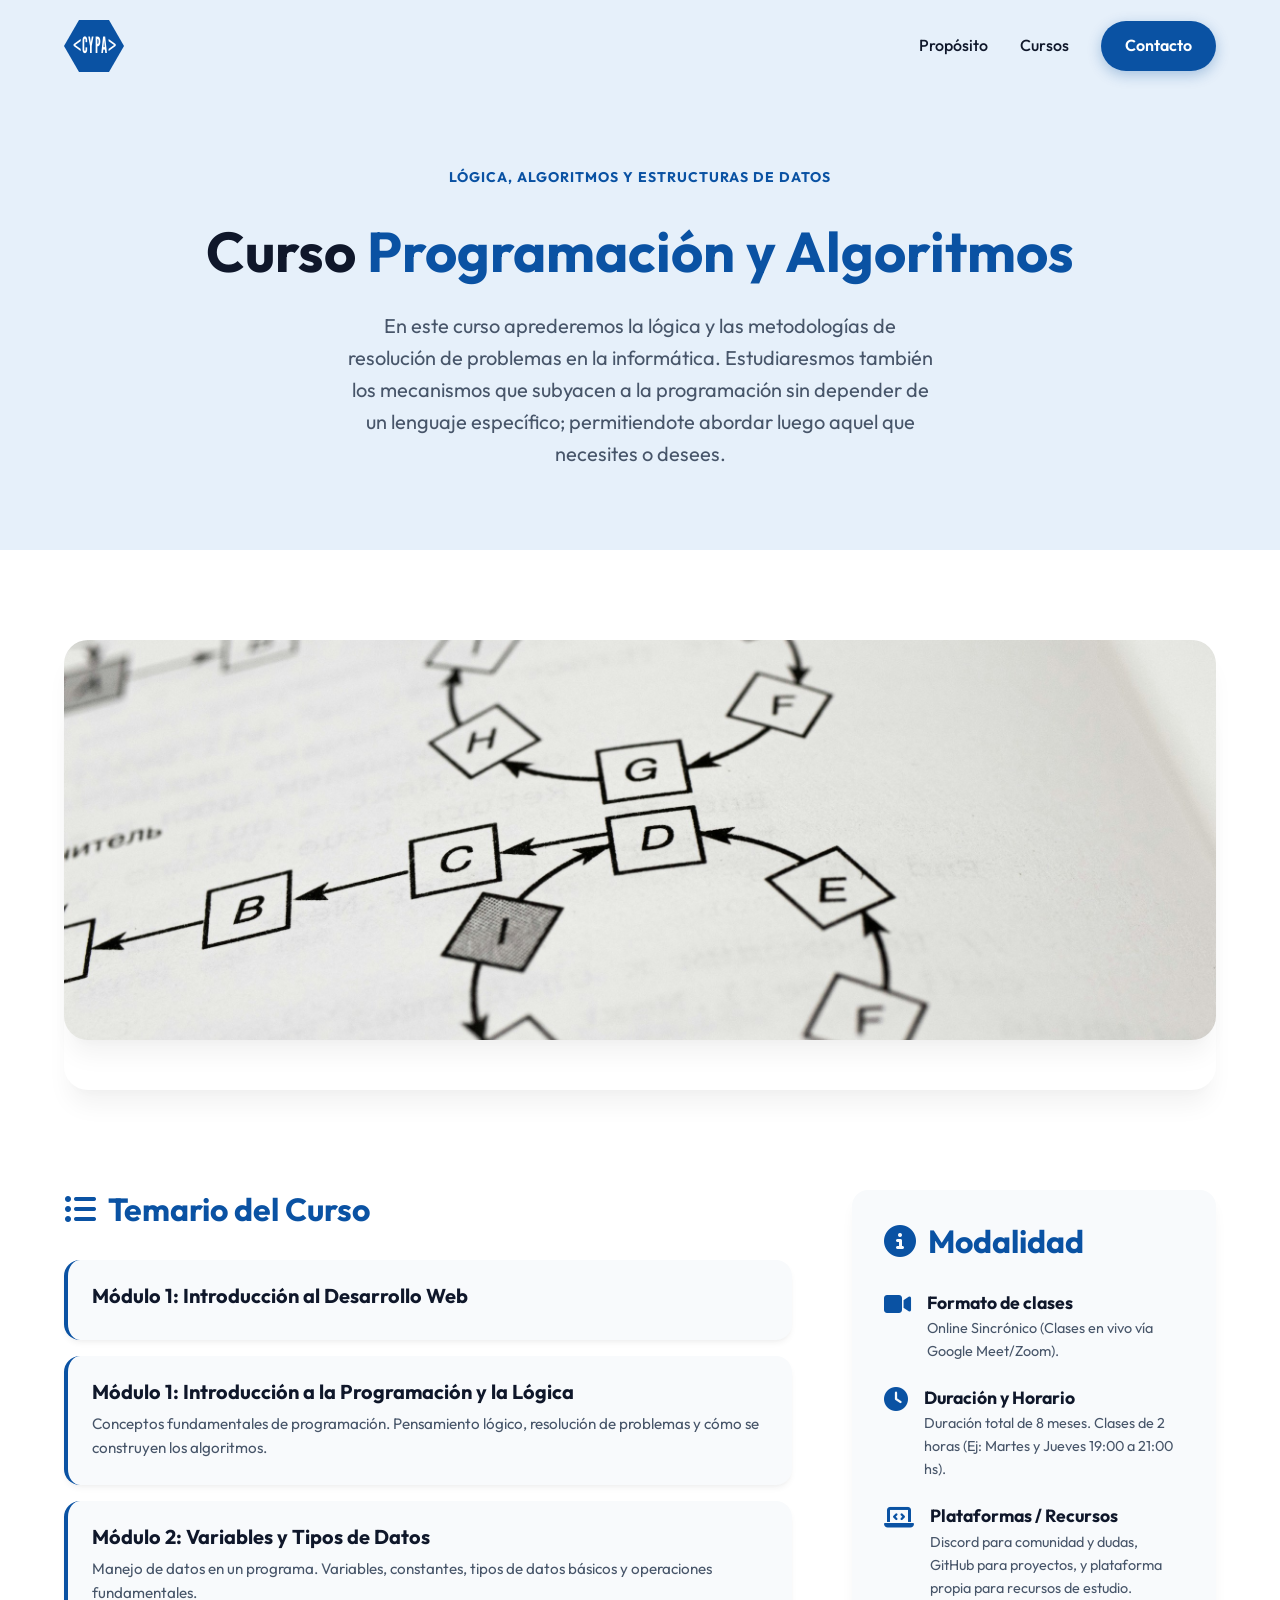
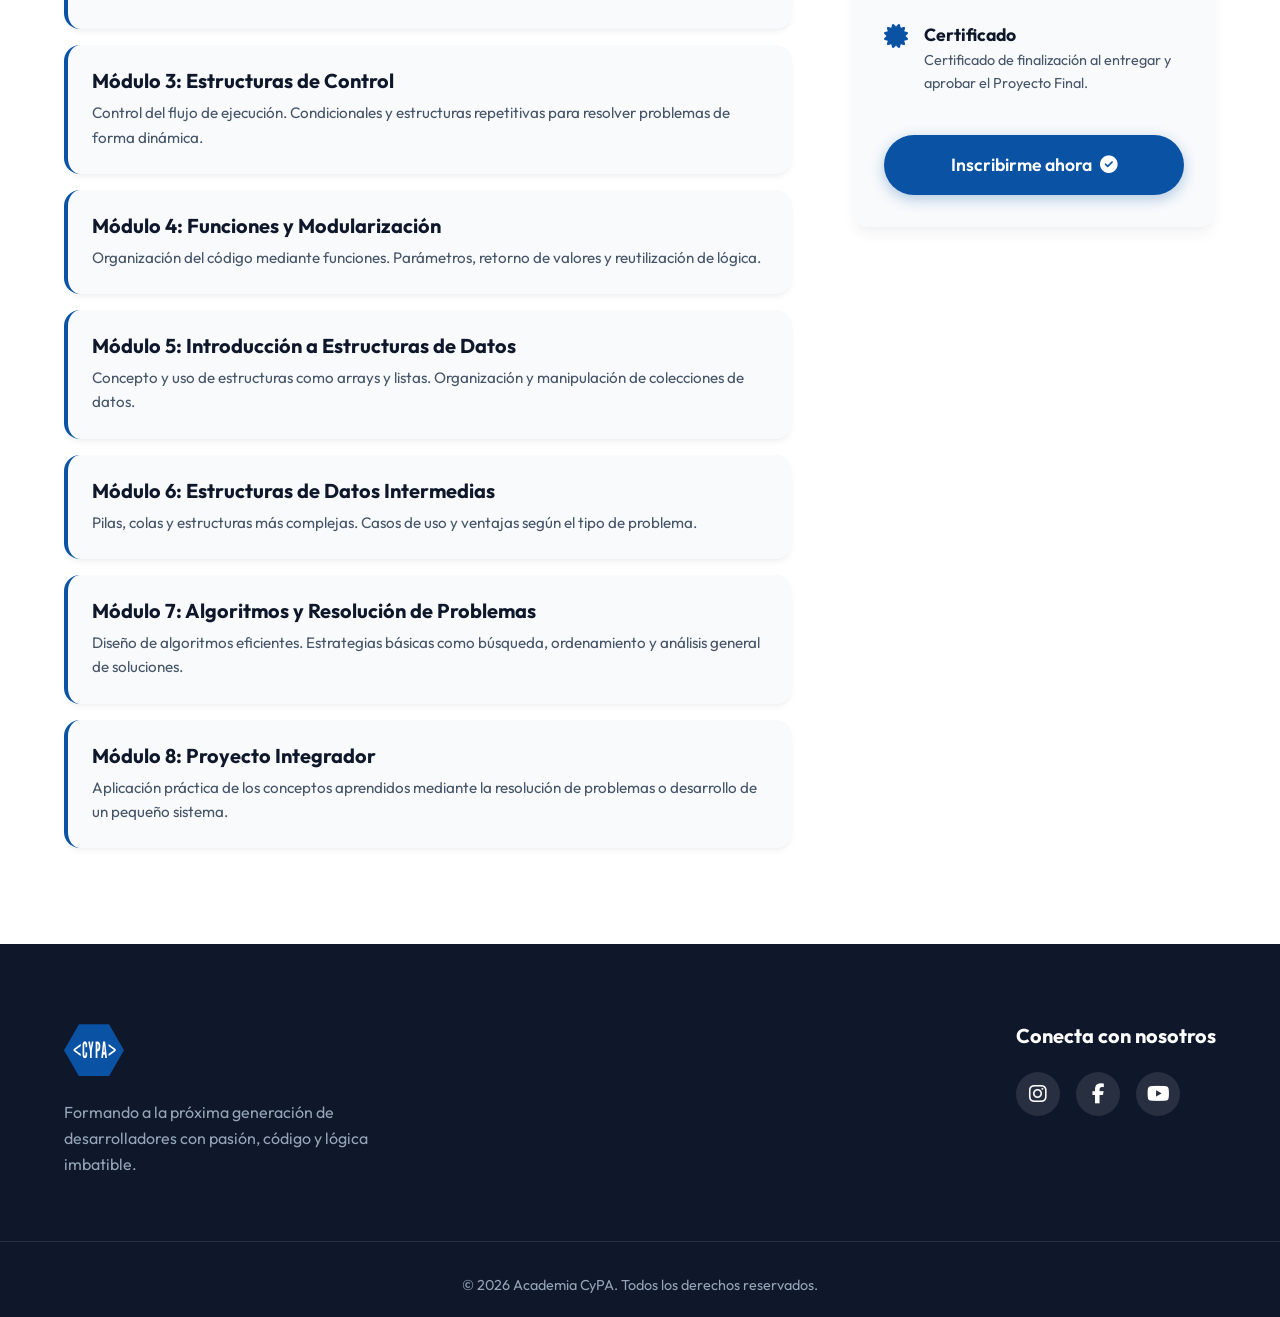
==== curso-algoritmos.html @ 37ca28cb "Primer commit Primera version de la web." ====
<!DOCTYPE html>
<html lang="es">
<head>
    <meta charset="UTF-8">
    <meta name="viewport" content="width=device-width, initial-scale=1.0">
    <title>Curso Algoritmos | Academia CyPA</title>
    <meta name="description" content="Curso completo de Python en Academia CyPA. Aprende desde las bases hasta aplicaciones avanzadas.">
    <link rel="preconnect" href="https://fonts.googleapis.com">
    <link rel="preconnect" href="https://fonts.gstatic.com" crossorigin>
    <link href="https://fonts.googleapis.com/css2?family=League+Gothic&family=Outfit:wght@300;400;500;600;700;800&display=swap" rel="stylesheet">
    <link rel="stylesheet" href="https://cdnjs.cloudflare.com/ajax/libs/font-awesome/6.4.0/css/all.min.css">
    <link rel="stylesheet" href="styles.css">
    <style>
        /* Estilos específicos para la página de curso */
        .curso-header {
            padding: 160px 0 80px;
            background-color: var(--cypa-blue-light);
            text-align: center;
        }
        
        .curso-header h1 {
            font-size: 3.5rem;
            margin-bottom: 24px;
        }

        .curso-hero-image {
            width: 100%;
            height: 400px;
            object-fit: cover;
            border-radius: var(--radius-lg);
            margin-bottom: 100px;
            position: relative;
            z-index: 10;
            box-shadow: var(--shadow-lg);
            background-color: var(--surface-color); /* Fallback si no hay imagen */
            display: flex;
            align-items: center;
            justify-content: center;
        }

        /* Contenedor del placeholder de imagen */
        .placeholder-image {
            color: var(--cypa-blue);
            font-size: 4rem;
            opacity: 0.5;
            display: flex;
            flex-direction: column;
            align-items: center;
            gap: 16px;
        }
        .placeholder-image span {
            font-size: 1.2rem;
            font-weight: 500;
        }

        .curso-content {
            padding: 140px 0 80px;
            background-color: var(--surface-color);
        }

        .curso-grid {
            display: grid;
            grid-template-columns: 2fr 1fr;
            gap: 60px;
        }

        .temario-section h2, .modalidad-section h2 {
            font-size: 2rem;
            margin-bottom: 32px;
            color: var(--cypa-blue);
            display: flex;
            align-items: center;
            gap: 12px;
        }

        .temario-list {
            list-style: none;
        }

        .temario-item {
            background-color: var(--bg-color);
            border-radius: var(--radius-md);
            padding: 24px;
            margin-bottom: 16px;
            box-shadow: var(--shadow-sm);
            border-left: 4px solid var(--cypa-blue);
        }

        .temario-item h3 {
            font-size: 1.25rem;
            margin-bottom: 8px;
        }

        .temario-item p {
            color: var(--text-secondary);
            font-size: 0.95rem;
        }

        .modalidad-card {
            background-color: var(--bg-color);
            border-radius: var(--radius-md);
            padding: 32px;
            box-shadow: var(--shadow-md);
            position: sticky;
            top: 100px;
        }

        .info-row {
            display: flex;
            align-items: flex-start;
            gap: 16px;
            margin-bottom: 24px;
        }

        .info-icon {
            color: var(--cypa-blue);
            font-size: 1.5rem;
            width: 32px;
            text-align: center;
        }

        .info-text h4 {
            margin-bottom: 4px;
            font-size: 1.1rem;
        }

        .info-text p {
            color: var(--text-secondary);
            font-size: 0.9rem;
        }

        .enroll-btn {
            width: 100%;
            margin-top: 16px;
            font-size: 1.1rem;
            padding: 16px;
        }

        /* Responsive */
        @media (max-width: 968px) {
            .curso-grid {
                grid-template-columns: 1fr;
            }
            .curso-hero-image {
                height: 300px;
            }
        }
    </style>
</head>
<body>
    <!-- Navbar -->
    <header class="navbar" id="navbar">
        <div class="container nav-content">
            <a href="index.html" class="logo">
                <div class="logo-hexagon small">
                    <span>&lt;CYPA&gt;</span>
                </div>
            </a>
            <nav class="nav-links" id="navLinks">
                <a href="index.html#proposito">Propósito</a>
                <a href="index.html#cursos">Cursos</a>
                <a href="index.html#contacto" class="btn btn-primary">Contacto</a>
            </nav>
            <button class="mobile-menu-btn" id="mobileMenuBtn" aria-label="Abrir menú">
                <i class="fas fa-bars"></i>
            </button>
        </div>
    </header>

    <!-- Curso Header -->
    <section class="curso-header">
        <div class="container">
            <div class="badge fade-in-up">Lógica, algoritmos y Estructuras de Datos</div>
            <h1 class="fade-in-up delay-1">Curso <span class="highlight">Programación y Algoritmos</span></h1>
            <p class="fade-in-up delay-2" style="font-size: 1.25rem; color: var(--text-secondary); max-width: 600px; margin: 0 auto;">En este curso aprederemos la lógica y las metodologías de resolución de problemas en la informática. Estudiaresmos también los mecanismos que subyacen a la programación sin depender de un lenguaje específico; permitiendote abordar luego aquel que necesites o desees.</p>

        </div>
    </section>

    <!-- Content Section -->
    <section class="curso-content">
        <div class="container">
            <!-- Imagen Hero -->
            <!-- Cuando tengas tu imagen, reemplaza el div "placeholder-image" con tu etiqueta <img> -->
            <!-- Ejemplo: <img src="media/curso-python.jpg" alt="Curso de Python" class="curso-hero-image fade-in-up delay-3"> -->
            <div class="curso-hero-image fade-in-up delay-3">
                <!-- <div class="placeholder-image">
                    <i class="fab fa-python"></i>
                    <span>Imagen representativa del curso (media/curso-python.jpg)</span>
                </div> -->
                <img src="media/curso-algoritmos.jpg" alt="Curso de Python" class="curso-hero-image fade-in-up delay-3">
            </div>

            <div class="curso-grid">
                <!-- Temario -->
                <div class="temario-section fade-in-up">
                    <h2><i class="fas fa-list-ul"></i> Temario del Curso</h2>
                    <ul class="temario-list">
                        <li class="temario-item">
                            <h3>Módulo 1: Introducción al Desarrollo Web</h3>
                            <p></p>
                        </li>
                        <li class="temario-item">
                            <h3>Módulo 1: Introducción a la Programación y la Lógica</h3>
                            <p>Conceptos fundamentales de programación. Pensamiento lógico, resolución de problemas y cómo se construyen los algoritmos.</p>
                        </li>
                        <li class="temario-item">
                            <h3>Módulo 2: Variables y Tipos de Datos</h3>
                            <p>Manejo de datos en un programa. Variables, constantes, tipos de datos básicos y operaciones fundamentales.</p>
                        </li>
                        <li class="temario-item">
                            <h3>Módulo 3: Estructuras de Control</h3>
                            <p>Control del flujo de ejecución. Condicionales y estructuras repetitivas para resolver problemas de forma dinámica.</p>
                        </li>                                                                        
                        <li class="temario-item">
                            <h3>Módulo 4: Funciones y Modularización</h3>
                            <p>Organización del código mediante funciones. Parámetros, retorno de valores y reutilización de lógica.</p>
                        </li>
                        <li class="temario-item">
                            <h3>Módulo 5: Introducción a Estructuras de Datos</h3>
                            <p>Concepto y uso de estructuras como arrays y listas. Organización y manipulación de colecciones de datos.</p>
                        </li>
                        <li class="temario-item">
                            <h3>Módulo 6: Estructuras de Datos Intermedias</h3>
                            <p>Pilas, colas y estructuras más complejas. Casos de uso y ventajas según el tipo de problema.</p>
                        </li>
                        <li class="temario-item">
                            <h3>Módulo 7: Algoritmos y Resolución de Problemas</h3>
                            <p>Diseño de algoritmos eficientes. Estrategias básicas como búsqueda, ordenamiento y análisis general de soluciones.</p>
                        </li>   
                        <li class="temario-item">
                            <h3>Módulo 8: Proyecto Integrador</h3>
                            <p>Aplicación práctica de los conceptos aprendidos mediante la resolución de problemas o desarrollo de un pequeño sistema.</p>
                        </li>                                                                                                              
                    </ul>
                </div>

                <!-- Modalidad -->
                <div class="modalidad-section fade-in-up delay-2">
                    <div class="modalidad-card">
                        <h2><i class="fas fa-info-circle"></i> Modalidad</h2>
                        
                        <div class="info-row">
                            <i class="fas fa-video info-icon"></i>
                            <div class="info-text">
                                <h4>Formato de clases</h4>
                                <p>Online Sincrónico (Clases en vivo vía Google Meet/Zoom).</p>
                            </div>
                        </div>

                        <div class="info-row">
                            <i class="fas fa-clock info-icon"></i>
                            <div class="info-text">
                                <h4>Duración y Horario</h4>
                                <p>Duración total de 8 meses. Clases de 2 horas (Ej: Martes y Jueves 19:00 a 21:00 hs).</p>
                            </div>
                        </div>

                        <div class="info-row">
                            <i class="fas fa-laptop-code info-icon"></i>
                            <div class="info-text">
                                <h4>Plataformas / Recursos</h4>
                                <p>Discord para comunidad y dudas, GitHub para proyectos, y plataforma propia para recursos de estudio.</p>
                            </div>
                        </div>

                        <div class="info-row">
                            <i class="fas fa-certificate info-icon"></i>
                            <div class="info-text">
                                <h4>Certificado</h4>
                                <p>Certificado de finalización al entregar y aprobar el Proyecto Final.</p>
                            </div>
                        </div>

                        <a href="#contacto" class="btn btn-primary enroll-btn">Inscribirme ahora <i class="fas fa-check-circle"></i></a>
                    </div>
                </div>
            </div>
        </div>
    </section>

    <!-- Footer Start -->
    <footer id="contacto" class="footer" style="margin-top: 0;">
        <div class="container footer-content">
            <div class="footer-brand">
                <div class="logo-hexagon small">
                    <span>&lt;CYPA&gt;</span>
                </div>
                <p>Formando a la próxima generación de desarrolladores con pasión, código y lógica imbatible.</p>
            </div>
            
            <div class="footer-socials">
                <h4>Conecta con nosotros</h4>
                <div class="social-links">
                    <a href="#" class="social-btn" aria-label="Instagram"><i class="fab fa-instagram"></i></a>
                    <a href="#" class="social-btn" aria-label="Facebook"><i class="fab fa-facebook-f"></i></a>
                    <a href="#" class="social-btn" aria-label="YouTube"><i class="fab fa-youtube"></i></a>
                </div>
            </div>
        </div>
        <div class="footer-bottom">
            <p>&copy; 2026 Academia CyPA. Todos los derechos reservados.</p>
        </div>
    </footer>

    <script src="script.js"></script>
</body>
</html>
---- styles.css ----
/* 
  Estilos principales de Academia CyPA
  Esquema de color basado en logo Azul (#004aa8 aprox)
*/

:root {
  /* Colors */
  --cypa-blue: #0A52A3; /* Color principal extraído del logo */
  --cypa-blue-dark: #053b7a;
  --cypa-blue-light: #e6f0fa;
  --cypa-accent: #3b82f6;
  
  --bg-color: #f8fafc;
  --surface-color: #ffffff;
  
  --text-primary: #0f172a;
  --text-secondary: #475569;
  --text-light: #94a3b8;
  
  /* Radii */
  --radius-sm: 8px;
  --radius-md: 16px;
  --radius-lg: 24px;
  
  /* Shadows */
  --shadow-sm: 0 4px 6px -1px rgba(0, 0, 0, 0.05), 0 2px 4px -1px rgba(0, 0, 0, 0.03);
  --shadow-md: 0 10px 15px -3px rgba(0, 0, 0, 0.05), 0 4px 6px -2px rgba(0, 0, 0, 0.025);
  --shadow-lg: 0 20px 25px -5px rgba(0, 0, 0, 0.05), 0 10px 10px -5px rgba(0, 0, 0, 0.02);
  --shadow-glow: 0 0 25px rgba(10, 82, 163, 0.15);
  
  /* Transitions */
  --transition-fast: 0.2s ease;
  --transition-normal: 0.3s cubic-bezier(0.4, 0, 0.2, 1);
  --transition-slow: 0.5s cubic-bezier(0.4, 0, 0.2, 1);
}

/* Reset & Base */
* {
  margin: 0;
  padding: 0;
  box-sizing: border-box;
}

html {
  scroll-behavior: smooth;
}

body {
  font-family: 'Outfit', sans-serif;
  background-color: var(--bg-color);
  color: var(--text-primary);
  line-height: 1.6;
  overflow-x: hidden;
}

.container {
  width: 100%;
  max-width: 1200px;
  margin: 0 auto;
  padding: 0 24px;
}

/* Typography */
h1, h2, h3, h4 {
  font-weight: 700;
  line-height: 1.2;
  color: var(--text-primary);
}

.highlight {
  color: var(--cypa-blue);
  position: relative;
  display: inline-block;
}

.highlight::after {
  content: '';
  position: absolute;
  bottom: 2px;
  left: 0;
  width: 100%;
  height: 8px;
  background-color: var(--cypa-blue-light);
  z-index: -1;
  border-radius: 4px;
}

/* Buttons */
.btn {
  display: inline-flex;
  align-items: center;
  justify-content: center;
  gap: 8px;
  padding: 12px 24px;
  border-radius: 50px;
  font-weight: 600;
  text-decoration: none;
  transition: var(--transition-normal);
  cursor: pointer;
  border: none;
}

.btn-primary {
  background-color: var(--cypa-blue);
  color: white;
  box-shadow: 0 4px 14px rgba(10, 82, 163, 0.3);
}

.btn-primary:hover {
  background-color: var(--cypa-blue-dark);
  transform: translateY(-2px);
  box-shadow: 0 6px 20px rgba(10, 82, 163, 0.4);
}

.btn-lg {
  padding: 16px 32px;
  font-size: 1.1rem;
}

/* Logo CSS Shape (Hexagon) */
.logo-hexagon {
  background-color: var(--cypa-blue);
  width: 50px;
  height: 44px;
  position: relative;
  display: flex;
  align-items: center;
  justify-content: center;
  clip-path: polygon(25% 0%, 75% 0%, 100% 50%, 75% 100%, 25% 100%, 0% 50%);
  color: white;
  font-family: 'League Gothic', sans-serif;
  font-weight: normal;
  font-size: 20px; /* League Gothic suele verse más pequeña que Impact */
  letter-spacing: 0.5px;
  transition: var(--transition-normal);
}

.logo-hexagon span {
  position: relative;
  z-index: 2;
  transform: scaleY(1.4); /* Estira la fuente verticalmente */
  display: inline-block; /* Necesario para que funcione el transform */
}

.logo-hexagon.small {
  width: 60px;
  height: 52px;
  font-size: 16px;
}

.logo:hover .logo-hexagon {
  transform: scale(1.05) rotate(5deg);
}

/* Navbar */
.navbar {
  position: fixed;
  top: 0;
  left: 0;
  width: 100%;
  padding: 20px 0;
  z-index: 1000;
  transition: var(--transition-normal);
  background: transparent;
}

.navbar.scrolled {
  background: rgba(255, 255, 255, 0.9);
  backdrop-filter: blur(10px);
  padding: 12px 0;
  box-shadow: var(--shadow-sm);
}

.nav-content {
  display: flex;
  justify-content: space-between;
  align-items: center;
}

.logo {
  text-decoration: none;
}

.nav-links {
  display: flex;
  align-items: center;
  gap: 32px;
}

.nav-links a:not(.btn) {
  text-decoration: none;
  color: var(--text-primary);
  font-weight: 500;
  font-size: 1rem;
  transition: var(--transition-fast);
  position: relative;
}

.nav-links a:not(.btn):hover {
  color: var(--cypa-blue);
}

.nav-links a:not(.btn)::after {
  content: '';
  position: absolute;
  width: 0;
  height: 2px;
  bottom: -4px;
  left: 0;
  background-color: var(--cypa-blue);
  transition: var(--transition-normal);
}

.nav-links a:not(.btn):hover::after {
  width: 100%;
}

.mobile-menu-btn {
  display: none;
  background: none;
  border: none;
  font-size: 24px;
  color: var(--text-primary);
  cursor: pointer;
}

/* Hero Section */
.hero {
  position: relative;
  padding: 160px 0 100px;
  min-height: 100vh;
  display: flex;
  align-items: center;
  overflow: hidden;
}

.hero-bg-shapes {
  position: absolute;
  top: 0;
  left: 0;
  width: 100%;
  height: 100%;
  z-index: -1;
  overflow: hidden;
}

.shape {
  position: absolute;
  border-radius: 50%;
  filter: blur(80px);
  opacity: 0.5;
  z-index: -1;
}

.shape-1 {
  width: 500px;
  height: 500px;
  background: var(--cypa-blue-light);
  top: -100px;
  right: -100px;
}

.shape-2 {
  width: 400px;
  height: 400px;
  background: rgba(59, 130, 246, 0.1);
  bottom: -50px;
  left: -150px;
}

.hero-content {
  display: grid;
  grid-template-columns: 1fr 1fr;
  gap: 60px;
  align-items: center;
}

.badge {
  display: inline-block;
  padding: 6px 16px;
  background: var(--cypa-blue-light);
  color: var(--cypa-blue);
  border-radius: 20px;
  font-size: 0.875rem;
  font-weight: 700;
  letter-spacing: 1px;
  text-transform: uppercase;
  margin-bottom: 24px;
}

.hero-text h1 {
  font-size: 4rem;
  margin-bottom: 24px;
  letter-spacing: -1px;
}

.hero-text p {
  font-size: 1.25rem;
  color: var(--text-secondary);
  margin-bottom: 40px;
  max-width: 540px;
}

.brand-text {
  color: var(--cypa-blue);
}

/* Code Window (Hero Visual) */
.code-window {
  background: #1e1e1e;
  border-radius: var(--radius-md);
  box-shadow: var(--shadow-lg), var(--shadow-glow);
  overflow: hidden;
  transform: perspective(1000px) rotateY(-5deg) rotateX(5deg);
  transition: var(--transition-slow);
  border: 1px solid rgba(255,255,255,0.1);
}

.code-window:hover {
  transform: perspective(1000px) rotateY(0deg) rotateX(0deg);
  box-shadow: var(--shadow-lg), 0 0 40px rgba(10, 82, 163, 0.3);
}

.window-header {
  background: #2d2d2d;
  padding: 12px 16px;
  display: flex;
  align-items: center;
  gap: 8px;
  border-bottom: 1px solid #3d3d3d;
}

.dot {
  width: 12px;
  height: 12px;
  border-radius: 50%;
}

.dot.red { background: #ff5f56; }
.dot.yellow { background: #ffbd2e; }
.dot.green { background: #27c93f; }

.window-title {
  color: #8c8c8c;
  font-size: 0.8rem;
  font-family: monospace;
  margin-left: auto;
  margin-right: auto;
  transform: translateX(-24px); /* exact dead center fix */
}

.window-body {
  padding: 24px;
  overflow-x: auto;
}

.window-body pre {
  margin: 0;
  font-family: 'Fira Code', 'Courier New', Courier, monospace;
  font-size: 0.95rem;
  line-height: 1.5;
  color: #d4d4d4;
}

/* Syntax Highlighting Fake */
.keyword { color: #569cd6; }
.class { color: #4ec9b0; }
.method { color: #dcdcaa; }
.variable { color: #9cdcfe; }
.string { color: #ce9178; }
.comment { color: #6a9955; font-style: italic; }

/* Cursos Section */
.seccion-cursos {
  padding: 120px 0;
  background-color: var(--surface-color);
  position: relative;
}

.section-header {
  text-align: center;
  max-width: 600px;
  margin: 0 auto 64px;
}

.section-header h2 {
  font-size: 2.5rem;
  margin-bottom: 16px;
}

.section-header p {
  color: var(--text-secondary);
  font-size: 1.1rem;
}

.cards-grid {
  display: grid;
  grid-template-columns: repeat(auto-fit, minmax(320px, 1fr));
  gap: 32px;
}

.curso-card {
  position: relative;
  background: var(--surface-color);
  border-radius: var(--radius-lg);
  padding: 40px 32px;
  border: 1px solid rgba(0,0,0,0.05);
  box-shadow: var(--shadow-sm);
  transition: var(--transition-normal);
  z-index: 1;
  overflow: hidden;
  display: flex;
  flex-direction: column;
}

.curso-card:hover {
  transform: translateY(-8px);
  box-shadow: var(--shadow-lg);
  border-color: rgba(10, 82, 163, 0.1);
}

.card-glow {
  position: absolute;
  top: 0;
  left: 0;
  width: 100%;
  height: 100%;
  background: radial-gradient(circle at top right, rgba(10, 82, 163, 0.05), transparent 60%);
  z-index: -1;
  opacity: 0;
  transition: var(--transition-normal);
}

.curso-card:hover .card-glow {
  opacity: 1;
}

.card-icon {
  width: 64px;
  height: 64px;
  border-radius: var(--radius-md);
  display: flex;
  align-items: center;
  justify-content: center;
  font-size: 32px;
  margin-bottom: 24px;
  transition: var(--transition-normal);
}

.python-icon { background-color: #f0f7ff; color: #3b82f6; }
.web-icon { background-color: #fdf4ff; color: #d946ef; }
.algo-icon { background-color: #f0fdf4; color: #22c55e; }

.curso-card:hover .card-icon {
  transform: scale(1.1) rotate(5deg);
}

.card-content h3 {
  font-size: 1.5rem;
  margin-bottom: 16px;
}

.card-content p {
  color: var(--text-secondary);
  margin-bottom: 32px;
  flex-grow: 1;
}

.card-link {
  display: inline-flex;
  align-items: center;
  gap: 8px;
  color: var(--cypa-blue);
  font-weight: 600;
  text-decoration: none;
  font-size: 1rem;
  transition: var(--transition-fast);
  margin-top: auto;
}

.card-link:hover {
  color: var(--cypa-blue-dark);
  gap: 12px;
}

/* Footer Section */
.footer {
  background-color: var(--text-primary);
  color: white;
  padding: 80px 0 20px;
}

.footer-content {
  display: grid;
  grid-template-columns: 1fr auto;
  gap: 64px;
  margin-bottom: 64px;
}

.footer-brand p {
  color: var(--text-light);
  margin-top: 24px;
  max-width: 320px;
}

.footer-socials h4 {
  color: white;
  margin-bottom: 24px;
  font-size: 1.25rem;
}

.social-links {
  display: flex;
  gap: 16px;
}

.social-btn {
  width: 44px;
  height: 44px;
  border-radius: 50%;
  background-color: rgba(255,255,255,0.1);
  color: white;
  display: flex;
  align-items: center;
  justify-content: center;
  font-size: 20px;
  text-decoration: none;
  transition: var(--transition-fast);
}

.social-btn:hover {
  background-color: var(--cypa-blue);
  transform: translateY(-4px);
}

.footer-bottom {
  text-align: center;
  padding-top: 32px;
  border-top: 1px solid rgba(255,255,255,0.1);
  color: var(--text-light);
  font-size: 0.9rem;
}

/* Animations */
.fade-in {
  animation: fadeIn 1s cubic-bezier(0.4, 0, 0.2, 1) forwards;
  opacity: 0;
}

.fade-in-up {
  animation: fadeInUp 1s cubic-bezier(0.4, 0, 0.2, 1) forwards;
  opacity: 0;
  transform: translateY(30px);
}

.delay-1 { animation-delay: 0.1s; }
.delay-2 { animation-delay: 0.2s; }
.delay-3 { animation-delay: 0.3s; }

@keyframes fadeIn {
  to { opacity: 1; }
}

@keyframes fadeInUp {
  to {
    opacity: 1;
    transform: translateY(0);
  }
}

/* Responsive */
@media (max-width: 968px) {
  .hero-content {
    grid-template-columns: 1fr;
    text-align: center;
  }
  
  .badge { margin: 0 auto 24px; }
  
  .hero-text p {
    margin: 0 auto 40px;
  }
  
  .hero-visual {
    margin-top: 40px;
    max-width: 600px;
    margin-inline: auto;
  }
  
  .code-window {
    transform: none;
  }
  .code-window:hover {
    transform: translateY(-10px);
  }
  
  .footer-content {
    grid-template-columns: 1fr;
    text-align: center;
    gap: 40px;
  }
  
  .footer-brand p {
    margin: 24px auto 0;
  }
  
  .social-links {
    justify-content: center;
  }
  
  .logo-hexagon.small {
    margin: 0 auto;
  }
}

@media (max-width: 768px) {
  .nav-links {
    position: fixed;
    top: 0;
    right: -100%;
    width: 280px;
    height: 100vh;
    background-color: var(--surface-color);
    flex-direction: column;
    justify-content: center;
    box-shadow: -10px 0 20px rgba(0,0,0,0.05);
    transition: var(--transition-normal);
    z-index: 999;
  }
  
  .nav-links.active {
    right: 0;
  }
  
  .mobile-menu-btn {
    display: block;
    z-index: 1000;
  }
  
  .hero-text h1 {
    font-size: 3rem;
  }
}
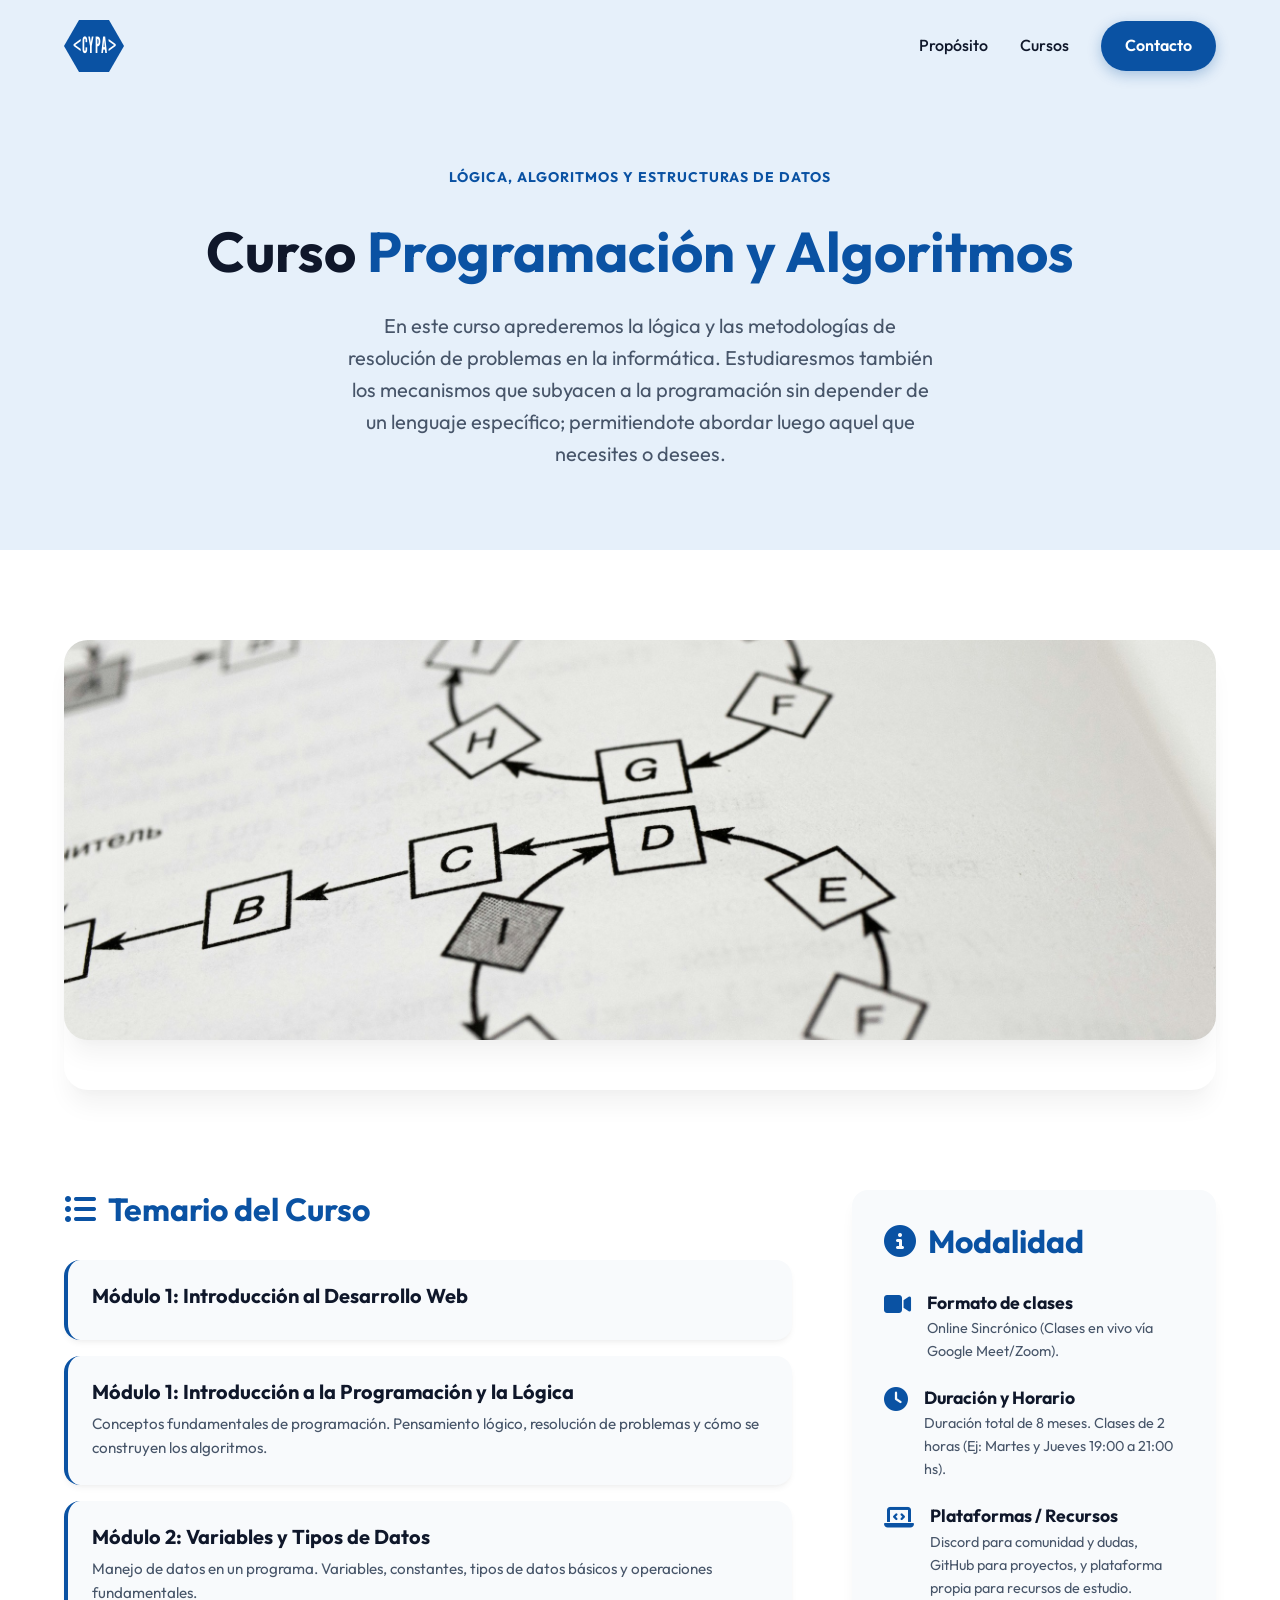
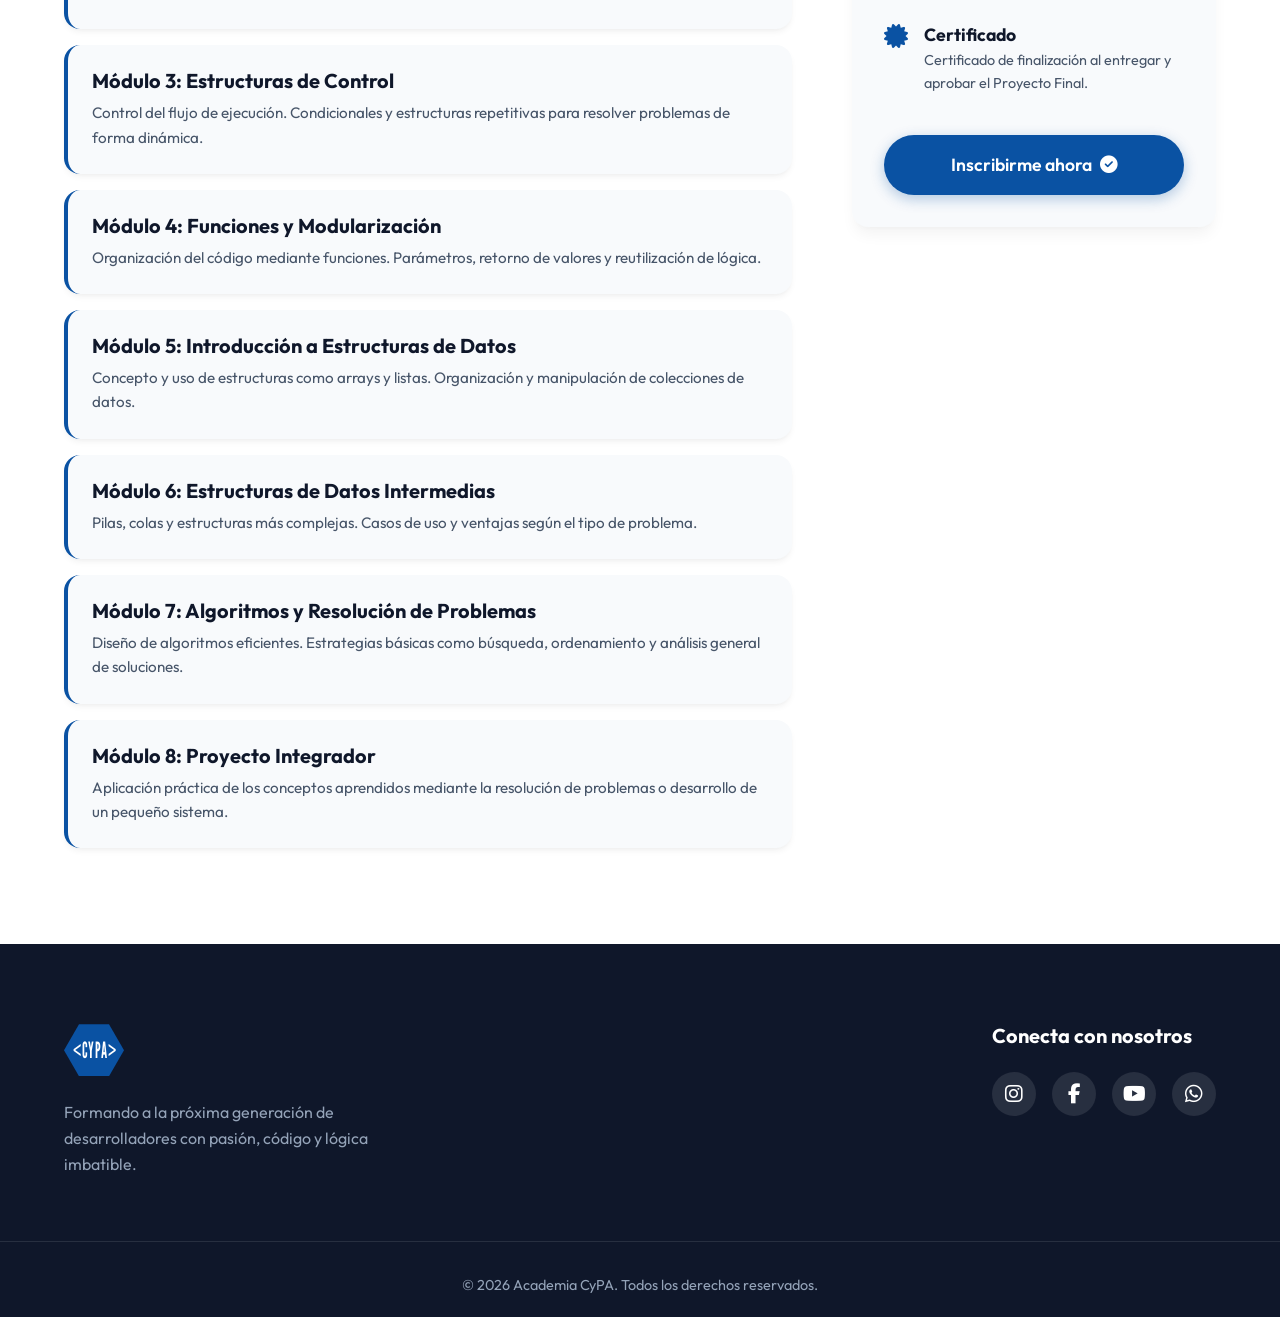
==== commit f0d89b89: "Segundo commit Actualizacion de contenido y link. En proxima revision se debe re organizar css." ====
--- a/curso-algoritmos.html
+++ b/curso-algoritmos.html
@@ -292,9 +292,10 @@
             <div class="footer-socials">
                 <h4>Conecta con nosotros</h4>
                 <div class="social-links">
-                    <a href="#" class="social-btn" aria-label="Instagram"><i class="fab fa-instagram"></i></a>
-                    <a href="#" class="social-btn" aria-label="Facebook"><i class="fab fa-facebook-f"></i></a>
-                    <a href="#" class="social-btn" aria-label="YouTube"><i class="fab fa-youtube"></i></a>
+                    <a href="https://www.instagram.com/grupocypa/" class="social-btn" aria-label="Instagram"><i class="fab fa-instagram"></i></a>
+                    <a href="https://www.facebook.com/academiacypa" class="social-btn" aria-label="Facebook"><i class="fab fa-facebook-f"></i></a>
+                    <a href="https://www.youtube.com/@academiacypa" class="social-btn" aria-label="YouTube"><i class="fab fa-youtube"></i></a>
+                    <a href="https://wa.me/5493412843915?text=Hola!%20Quiero%20conocer%20mas%20sobre%20horarios,%20cursos%20y%20clases." class="social-btn" aria-label="WhatsApp"><i class="fab fa-whatsapp"></i></a>
                 </div>
             </div>
         </div>
